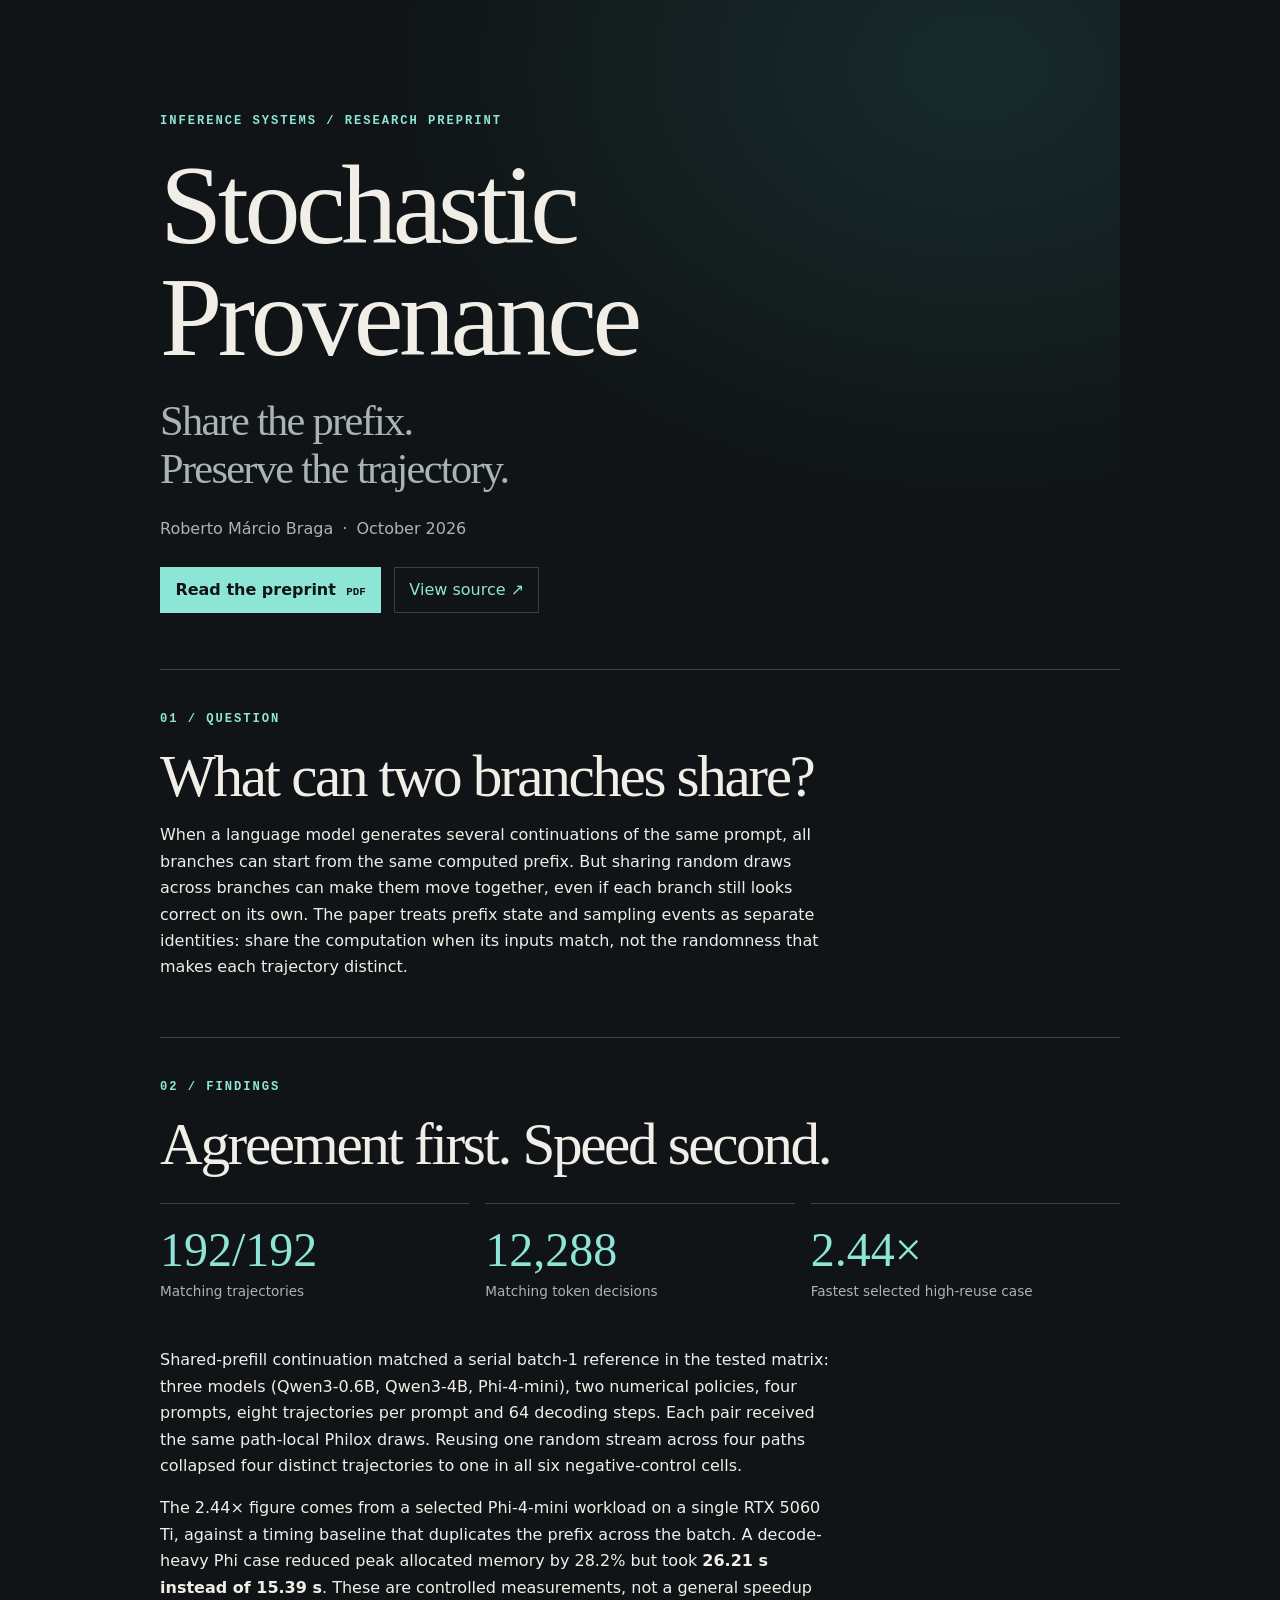
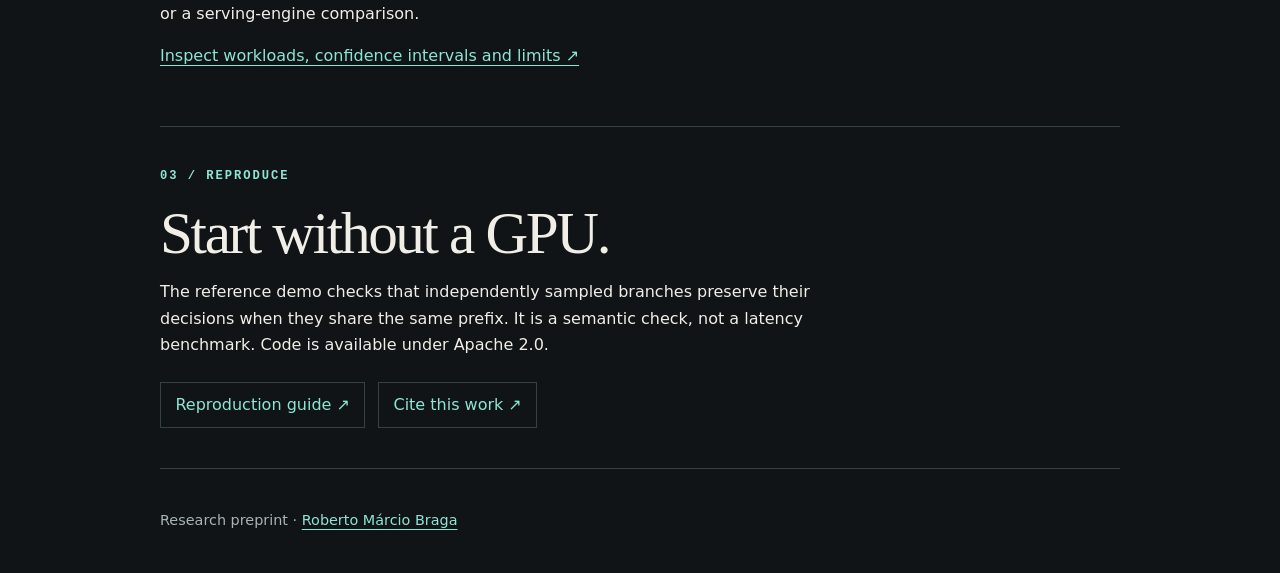
==== index.html @ 5b325a1a "Publish Stochastic Provenance research page" ====
<!doctype html>
<html lang="en">
<head>
<meta charset="utf-8">
<meta name="viewport" content="width=device-width, initial-scale=1">
<meta name="color-scheme" content="dark">
<meta name="description" content="A research preprint by Roberto Márcio Braga on sharing language model prefix state without changing the semantics of stochastic trajectories.">
<title>Stochastic Provenance · Roberto Márcio Braga</title>
<link rel="stylesheet" href="style.css">
</head>
<body>
<main>
<header>
<p class="eyebrow">INFERENCE SYSTEMS / RESEARCH PREPRINT</p>
<h1>Stochastic<br>Provenance</h1>
<p class="dek">Share the prefix.<br>Preserve the trajectory.</p>
<p class="byline">Roberto Márcio Braga <span>·</span> October 2026</p>
<div class="actions"><a class="primary" href="stochastic-provenance-preprint.pdf">Read the preprint <small>PDF</small></a><a href="https://github.com/BetoBraga/stochastic-provenance">View source ↗</a></div>
</header>
<section aria-labelledby="question">
<p class="eyebrow">01 / QUESTION</p>
<h2>What can two branches share?</h2>
<p>When a language model generates several continuations of the same prompt, all branches can start from the same computed prefix. But sharing random draws across branches can make them move together, even if each branch still looks correct on its own. The paper treats prefix state and sampling events as separate identities: share the computation when its inputs match, not the randomness that makes each trajectory distinct.</p>
</section>
<section aria-labelledby="results">
<p class="eyebrow">02 / FINDINGS</p>
<h2>Agreement first. Speed second.</h2>
<dl class="metrics">
<div><dt>Matching trajectories</dt><dd>192/192</dd></div>
<div><dt>Matching token decisions</dt><dd>12,288</dd></div>
<div><dt>Fastest selected high-reuse case</dt><dd>2.44×</dd></div>
</dl>
<p>Shared-prefill continuation matched a serial batch-1 reference in the tested matrix: three models (Qwen3-0.6B, Qwen3-4B, Phi-4-mini), two numerical policies, four prompts, eight trajectories per prompt and 64 decoding steps. Each pair received the same path-local Philox draws. Reusing one random stream across four paths collapsed four distinct trajectories to one in all six negative-control cells.</p>
<p>The 2.44× figure comes from a selected Phi-4-mini workload on a single RTX 5060 Ti, against a timing baseline that duplicates the prefix across the batch. A decode-heavy Phi case reduced peak allocated memory by 28.2% but took <strong>26.21 s instead of 15.39 s</strong>. These are controlled measurements, not a general speedup or a serving-engine comparison.</p>
<p><a href="https://github.com/BetoBraga/stochastic-provenance/blob/main/docs/evidence.md">Inspect workloads, confidence intervals and limits ↗</a></p>
</section>
<section aria-labelledby="repro">
<p class="eyebrow">03 / REPRODUCE</p>
<h2>Start without a GPU.</h2>
<p>The reference demo checks that independently sampled branches preserve their decisions when they share the same prefix. It is a semantic check, not a latency benchmark. Code is available under Apache 2.0.</p>
<div class="actions"><a href="https://github.com/BetoBraga/stochastic-provenance/blob/main/docs/reproduction.md">Reproduction guide ↗</a><a href="https://github.com/BetoBraga/stochastic-provenance/blob/main/CITATION.cff">Cite this work ↗</a></div>
</section>
<footer>Research preprint · <a href="https://github.com/BetoBraga">Roberto Márcio Braga</a></footer>
</main>
</body>
</html>
---- style.css ----
:root{color-scheme:dark;background:#101416;color:#f0eee7;font:100%/1.65 system-ui,sans-serif;--muted:#a9b4b5;--accent:#8de5d5;--line:#334343}
*{box-sizing:border-box}body{margin:0}main{max-width:64rem;padding:0 2rem;margin:auto}header{padding:clamp(3rem,9vw,7rem) 0 3.5rem;background:radial-gradient(ellipse at 85% 10%,#182b2c,transparent 52%)}
h1,h2,.dek{font-family:Georgia,serif;line-height:1;margin:0;letter-spacing:-.04em;font-weight:400}h1{font-size:clamp(2.6rem,9vw,7rem)}h2{font-size:clamp(2rem,5vw,3.7rem)}.dek{font-size:clamp(1.5rem,4vw,2.65rem);line-height:1.12;margin:1.5rem 0;color:var(--muted)}
p{max-width:66ch}.eyebrow{color:var(--accent);font:bold .76rem/1.5 ui-monospace,monospace;letter-spacing:.16em;margin:0 0 1.2rem}.byline,footer{color:var(--muted)}.byline span{padding:0 .25rem}
section,footer{border-top:1px solid var(--line);padding:2.5rem 0}footer{font-size:.9rem}a{color:var(--accent);text-underline-offset:.26em}a:focus-visible{outline:2px solid var(--accent);outline-offset:5px}.actions{display:flex;gap:.8rem;flex-wrap:wrap;margin-top:1.5rem}.actions a{display:inline-block;min-height:44px;border:1px solid var(--line);padding:.55rem .9rem;text-decoration:none}.actions a:hover,.actions a:focus-visible{border-color:var(--accent);text-decoration:underline}.actions .primary{background:var(--accent);color:#101416;border-color:var(--accent);font-weight:650}.actions small{margin-left:.3rem;font-family:monospace}
.metrics{display:grid;grid-template-columns:repeat(3,1fr);gap:1rem;margin:1.8rem 0}.metrics div{display:flex;flex-direction:column-reverse;padding:1rem 0;border-top:1px solid var(--line)}.metrics dt{color:var(--muted);font-size:.85rem}.metrics dd{margin:0;color:var(--accent);font:clamp(1.75rem,5vw,3rem)/1.25 Georgia,serif;font-variant-numeric:tabular-nums}
@media(max-width:35rem){main{padding:0 1.25rem}.metrics{grid-template-columns:1fr;gap:0}.metrics div{padding:.65rem 0}header{background:none}}
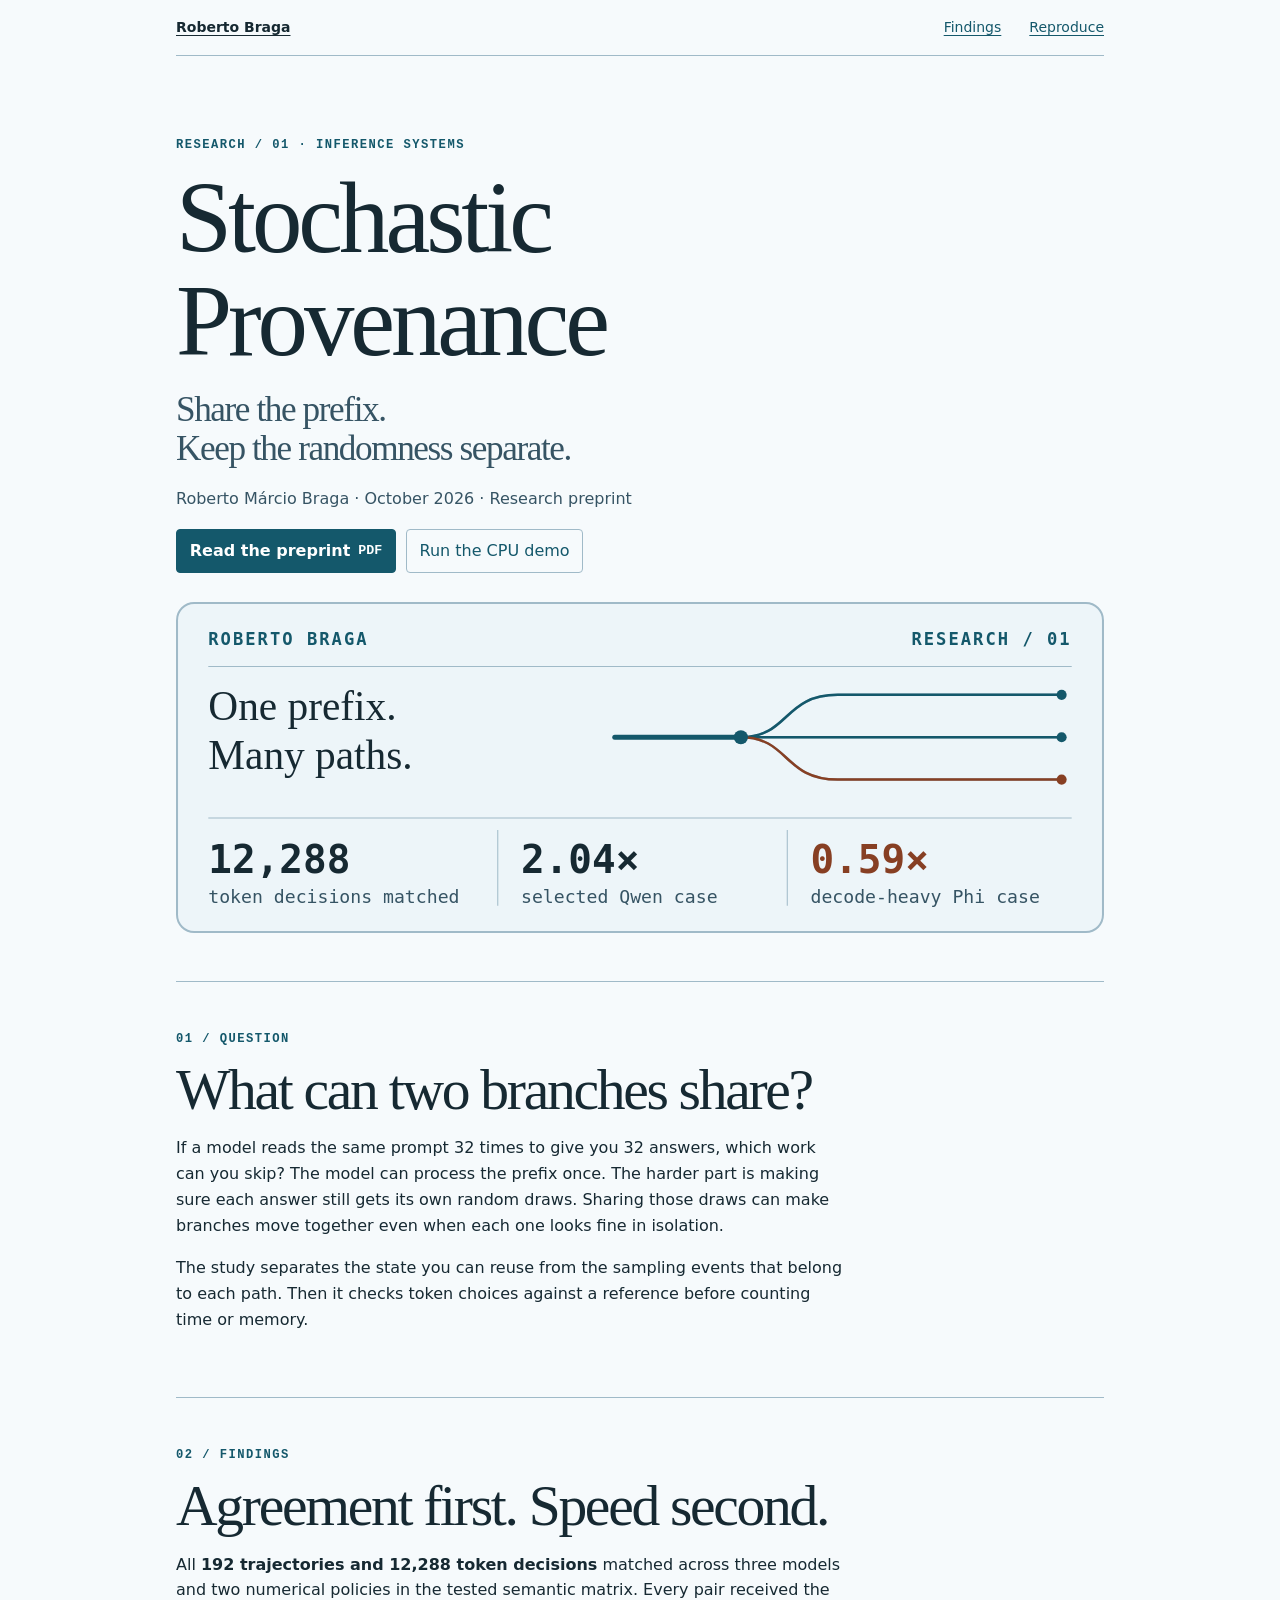
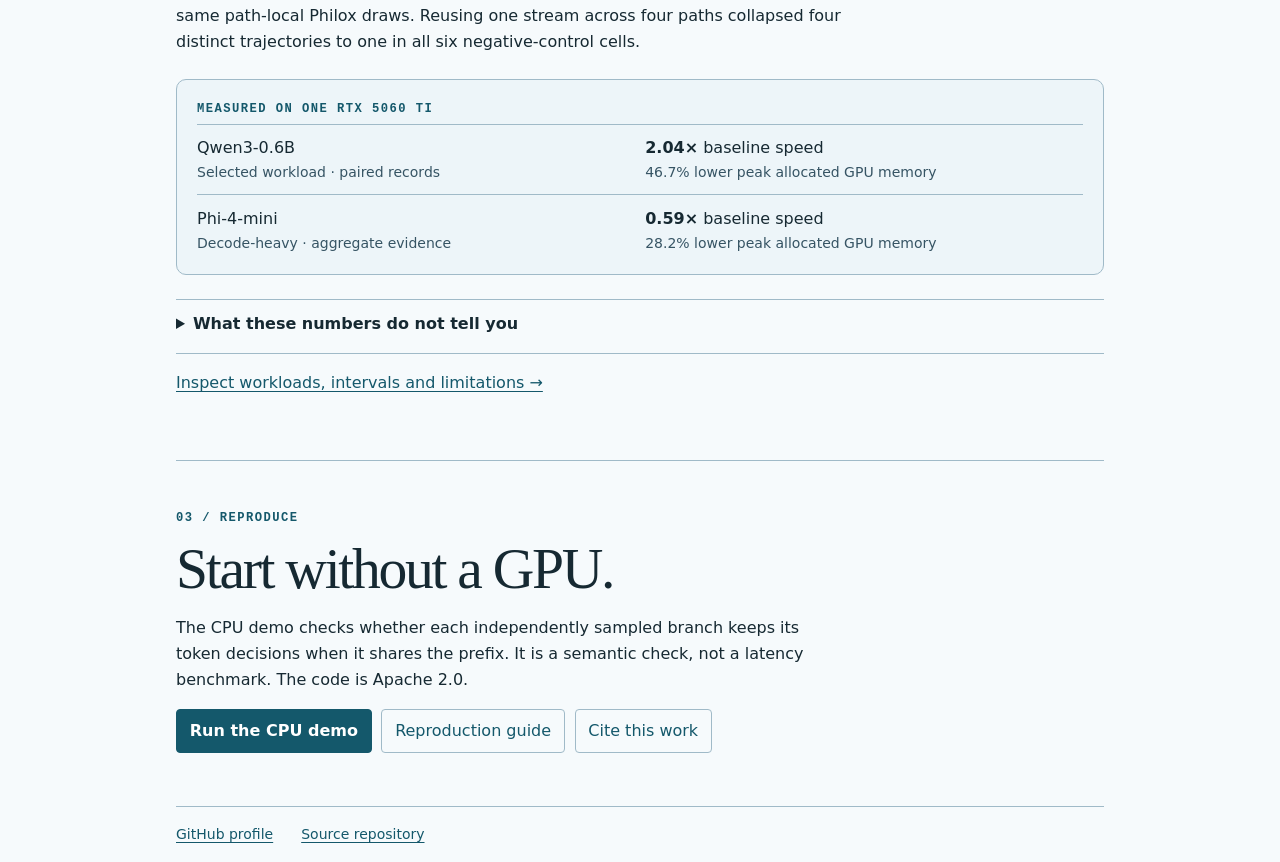
==== commit 05c95d15: "Match the public research site to the profile evidence register" ====
--- a/index.html
+++ b/index.html
@@ -3,44 +3,54 @@
 <head>
 <meta charset="utf-8">
 <meta name="viewport" content="width=device-width, initial-scale=1">
-<meta name="color-scheme" content="dark">
+<meta name="color-scheme" content="light dark">
 <meta name="description" content="A research preprint by Roberto Márcio Braga on sharing language model prefix state without changing the semantics of stochastic trajectories.">
-<title>Stochastic Provenance · Roberto Márcio Braga</title>
+<title>Stochastic Provenance | Roberto Braga</title>
 <link rel="stylesheet" href="style.css">
 </head>
 <body>
-<main>
+<main id="main">
+<nav aria-label="Study navigation"><a class="wordmark" href="https://github.com/BetoBraga">Roberto Braga</a><a href="#findings">Findings</a><a href="#reproduce">Reproduce</a></nav>
 <header>
-<p class="eyebrow">INFERENCE SYSTEMS / RESEARCH PREPRINT</p>
+<p class="label">Research / 01 · Inference systems</p>
 <h1>Stochastic<br>Provenance</h1>
-<p class="dek">Share the prefix.<br>Preserve the trajectory.</p>
-<p class="byline">Roberto Márcio Braga <span>·</span> October 2026</p>
-<div class="actions"><a class="primary" href="stochastic-provenance-preprint.pdf">Read the preprint <small>PDF</small></a><a href="https://github.com/BetoBraga/stochastic-provenance">View source ↗</a></div>
+<p class="dek">Share the prefix.<br>Keep the randomness separate.</p>
+<p class="byline">Roberto Márcio Braga · October 2026 · Research preprint</p>
+<div class="actions"><a class="primary" href="stochastic-provenance-preprint.pdf">Read the preprint <small>PDF</small></a><a href="https://github.com/BetoBraga/stochastic-provenance#03--run-in-under-a-minute">Run the CPU demo</a></div>
 </header>
+<a class="register" href="#findings" aria-label="Jump to the measured findings">
+<picture>
+  <source media="(prefers-color-scheme: dark)" srcset="evidence-register-dark.svg">
+  <img width="920" height="328" src="evidence-register-light.svg" alt="Stochastic Provenance evidence register: 12,288 of 12,288 matched token decisions in semantic tests; 2.04 times speedup in one Qwen case; 0.59 times in a decode-heavy Phi case.">
+</picture>
+</a>
 <section aria-labelledby="question">
-<p class="eyebrow">01 / QUESTION</p>
-<h2>What can two branches share?</h2>
-<p>When a language model generates several continuations of the same prompt, all branches can start from the same computed prefix. But sharing random draws across branches can make them move together, even if each branch still looks correct on its own. The paper treats prefix state and sampling events as separate identities: share the computation when its inputs match, not the randomness that makes each trajectory distinct.</p>
+<p class="label">01 / Question</p>
+<h2 id="question">What can two branches share?</h2>
+<p>If a model reads the same prompt 32 times to give you 32 answers, which work can you skip? The model can process the prefix once. The harder part is making sure each answer still gets its own random draws. Sharing those draws can make branches move together even when each one looks fine in isolation.</p>
+<p>The study separates the state you can reuse from the sampling events that belong to each path. Then it checks token choices against a reference before counting time or memory.</p>
 </section>
-<section aria-labelledby="results">
-<p class="eyebrow">02 / FINDINGS</p>
-<h2>Agreement first. Speed second.</h2>
-<dl class="metrics">
-<div><dt>Matching trajectories</dt><dd>192/192</dd></div>
-<div><dt>Matching token decisions</dt><dd>12,288</dd></div>
-<div><dt>Fastest selected high-reuse case</dt><dd>2.44×</dd></div>
-</dl>
-<p>Shared-prefill continuation matched a serial batch-1 reference in the tested matrix: three models (Qwen3-0.6B, Qwen3-4B, Phi-4-mini), two numerical policies, four prompts, eight trajectories per prompt and 64 decoding steps. Each pair received the same path-local Philox draws. Reusing one random stream across four paths collapsed four distinct trajectories to one in all six negative-control cells.</p>
-<p>The 2.44× figure comes from a selected Phi-4-mini workload on a single RTX 5060 Ti, against a timing baseline that duplicates the prefix across the batch. A decode-heavy Phi case reduced peak allocated memory by 28.2% but took <strong>26.21 s instead of 15.39 s</strong>. These are controlled measurements, not a general speedup or a serving-engine comparison.</p>
-<p><a href="https://github.com/BetoBraga/stochastic-provenance/blob/main/docs/evidence.md">Inspect workloads, confidence intervals and limits ↗</a></p>
+<section aria-labelledby="findings">
+<p class="label">02 / Findings</p>
+<h2 id="findings">Agreement first. Speed second.</h2>
+<p>All <strong>192 trajectories and 12,288 token decisions</strong> matched across three models and two numerical policies in the tested semantic matrix. Every pair received the same path-local Philox draws. Reusing one stream across four paths collapsed four distinct trajectories to one in all six negative-control cells.</p>
+<div class="index"><p class="label" id="comparison">Measured on one RTX 5060 Ti</p>
+<dl aria-labelledby="comparison">
+<div><dt>Qwen3-0.6B <span>Selected workload · paired records</span></dt><dd><strong>2.04×</strong> baseline speed <span>46.7% lower peak allocated GPU memory</span></dd></div>
+<div><dt>Phi-4-mini <span>Decode-heavy · aggregate evidence</span></dt><dd><strong>0.59×</strong> baseline speed <span>28.2% lower peak allocated GPU memory</span></dd></div>
+</dl></div>
+<details><summary>What these numbers do not tell you</summary>
+<p>The timing baseline duplicates the prefix across the batch. The tests do not compare production serving engines or establish a general speedup. Semantic counts and Phi timings are historical aggregates; only selected Qwen timing pairs are included. Peak allocated GPU memory is not whole-device usage or energy consumption.</p>
+</details>
+<p><a href="https://github.com/BetoBraga/stochastic-provenance/blob/main/docs/evidence.md">Inspect workloads, intervals and limitations →</a></p>
 </section>
-<section aria-labelledby="repro">
-<p class="eyebrow">03 / REPRODUCE</p>
-<h2>Start without a GPU.</h2>
-<p>The reference demo checks that independently sampled branches preserve their decisions when they share the same prefix. It is a semantic check, not a latency benchmark. Code is available under Apache 2.0.</p>
-<div class="actions"><a href="https://github.com/BetoBraga/stochastic-provenance/blob/main/docs/reproduction.md">Reproduction guide ↗</a><a href="https://github.com/BetoBraga/stochastic-provenance/blob/main/CITATION.cff">Cite this work ↗</a></div>
+<section aria-labelledby="reproduce">
+<p class="label">03 / Reproduce</p>
+<h2 id="reproduce">Start without a GPU.</h2>
+<p>The CPU demo checks whether each independently sampled branch keeps its token decisions when it shares the prefix. It is a semantic check, not a latency benchmark. The code is Apache 2.0.</p>
+<div class="actions"><a class="primary" href="https://github.com/BetoBraga/stochastic-provenance#03--run-in-under-a-minute">Run the CPU demo</a><a href="https://github.com/BetoBraga/stochastic-provenance/blob/main/docs/reproduction.md">Reproduction guide</a><a href="https://github.com/BetoBraga/stochastic-provenance/blob/main/CITATION.cff">Cite this work</a></div>
 </section>
-<footer>Research preprint · <a href="https://github.com/BetoBraga">Roberto Márcio Braga</a></footer>
+<footer><a href="https://github.com/BetoBraga">GitHub profile</a><a href="https://github.com/BetoBraga/stochastic-provenance">Source repository</a></footer>
 </main>
 </body>
-</html>+</html>
--- a/style.css
+++ b/style.css
@@ -1,7 +1,20 @@
-:root{color-scheme:dark;background:#101416;color:#f0eee7;font:100%/1.65 system-ui,sans-serif;--muted:#a9b4b5;--accent:#8de5d5;--line:#334343}
-*{box-sizing:border-box}body{margin:0}main{max-width:64rem;padding:0 2rem;margin:auto}header{padding:clamp(3rem,9vw,7rem) 0 3.5rem;background:radial-gradient(ellipse at 85% 10%,#182b2c,transparent 52%)}
-h1,h2,.dek{font-family:Georgia,serif;line-height:1;margin:0;letter-spacing:-.04em;font-weight:400}h1{font-size:clamp(2.6rem,9vw,7rem)}h2{font-size:clamp(2rem,5vw,3.7rem)}.dek{font-size:clamp(1.5rem,4vw,2.65rem);line-height:1.12;margin:1.5rem 0;color:var(--muted)}
-p{max-width:66ch}.eyebrow{color:var(--accent);font:bold .76rem/1.5 ui-monospace,monospace;letter-spacing:.16em;margin:0 0 1.2rem}.byline,footer{color:var(--muted)}.byline span{padding:0 .25rem}
-section,footer{border-top:1px solid var(--line);padding:2.5rem 0}footer{font-size:.9rem}a{color:var(--accent);text-underline-offset:.26em}a:focus-visible{outline:2px solid var(--accent);outline-offset:5px}.actions{display:flex;gap:.8rem;flex-wrap:wrap;margin-top:1.5rem}.actions a{display:inline-block;min-height:44px;border:1px solid var(--line);padding:.55rem .9rem;text-decoration:none}.actions a:hover,.actions a:focus-visible{border-color:var(--accent);text-decoration:underline}.actions .primary{background:var(--accent);color:#101416;border-color:var(--accent);font-weight:650}.actions small{margin-left:.3rem;font-family:monospace}
-.metrics{display:grid;grid-template-columns:repeat(3,1fr);gap:1rem;margin:1.8rem 0}.metrics div{display:flex;flex-direction:column-reverse;padding:1rem 0;border-top:1px solid var(--line)}.metrics dt{color:var(--muted);font-size:.85rem}.metrics dd{margin:0;color:var(--accent);font:clamp(1.75rem,5vw,3rem)/1.25 Georgia,serif;font-variant-numeric:tabular-nums}
-@media(max-width:35rem){main{padding:0 1.25rem}.metrics{grid-template-columns:1fr;gap:0}.metrics div{padding:.65rem 0}header{background:none}}+:root{color-scheme:light dark;--canvas:#f6fafc;--panel:#edf5f9;--ink:#162932;--muted:#365464;--accent:#14586b;--line:#a0bac8;--button:#fff;background:var(--canvas);color:var(--ink);font:100%/1.62 system-ui,sans-serif}
+@media(prefers-color-scheme:dark){:root{--canvas:#101921;--panel:#172732;--ink:#eef6fa;--muted:#afc4d0;--accent:#9ddff4;--line:#366174;--button:#101921}}
+*{box-sizing:border-box}body{margin:0}main{max-width:62rem;padding-inline:clamp(1rem,5vw,2rem);margin:auto}
+nav,footer{display:flex;flex-wrap:wrap;align-items:center;gap:clamp(.75rem,3vw,1.75rem);padding-block:1rem;border-bottom:1px solid var(--line);font-size:.875rem}
+nav .wordmark{margin-inline-end:auto;font-weight:700;color:var(--ink)}
+header{padding:clamp(2rem,7vw,5rem) 0 1.8rem}
+h1,h2,.dek{font-family:Georgia,serif;line-height:1.02;margin:0;letter-spacing:-.04em;font-weight:400}
+h1{font-size:clamp(2.6rem,9.1vw,6.3rem);overflow-wrap:break-word}
+h2{font-size:clamp(1.9rem,5.7vw,3.6rem)}
+.dek{font-size:clamp(1.45rem,4vw,2.2rem);line-height:1.12;margin:1.1rem 0;color:var(--muted)}
+p{max-width:66ch}.label{color:var(--accent);font:700 .76rem/1.5 ui-monospace,monospace;letter-spacing:.12em;text-transform:uppercase;margin:0 0 .8rem}.byline,footer{color:var(--muted)}
+section{border-top:1px solid var(--line);padding:clamp(1.6rem,5vw,3rem) 0}
+a{color:var(--accent);text-underline-offset:.2em}a:focus-visible,summary:focus-visible{outline:2px solid var(--accent);outline-offset:4px}
+.actions{display:flex;gap:.6rem;flex-wrap:wrap;margin-top:1.05rem}.actions a{display:inline-flex;align-items:center;gap:.5rem;min-height:44px;border:1px solid var(--line);padding:.45rem .8rem;border-radius:4px;text-decoration:none}.actions a:hover{text-decoration:underline;border-color:var(--accent)}.actions .primary{background:var(--accent);color:var(--button);border-color:var(--accent);font-weight:700}.actions small{font-family:ui-monospace,monospace}
+.register{display:block;margin:0 0 clamp(1.6rem,5vw,3rem);border-radius:16px}.register img{display:block;width:100%;height:auto}
+.index{margin:1.5rem 0;padding:clamp(.8rem,3vw,1.25rem);background:var(--panel);border:1px solid var(--line);border-radius:10px}
+.index .label{margin:0 0 .35rem}.index dl,.index dd{margin:0}.index dl>div{display:grid;grid-template-columns:1fr 1fr;gap:.65rem;padding-block:.65rem;border-top:1px solid var(--line)}.index span{display:block;color:var(--muted);font-size:.875rem}.index strong{font-variant-numeric:tabular-nums}.index dl>div:last-child{padding-bottom:0}
+details{border-block:1px solid var(--line);padding:.65rem 0}summary{cursor:pointer;font-weight:650;min-height:32px}details p{margin:.25rem 0 .55rem}
+footer{border-top:1px solid var(--line);border-bottom:0;margin-top:.3rem}
+@media(max-width:30rem){.index dl>div{grid-template-columns:1fr;gap:.2rem}.register{border-radius:8px}.register img{border-radius:8px}nav .wordmark{flex-basis:100%;margin-bottom:-.5rem}}
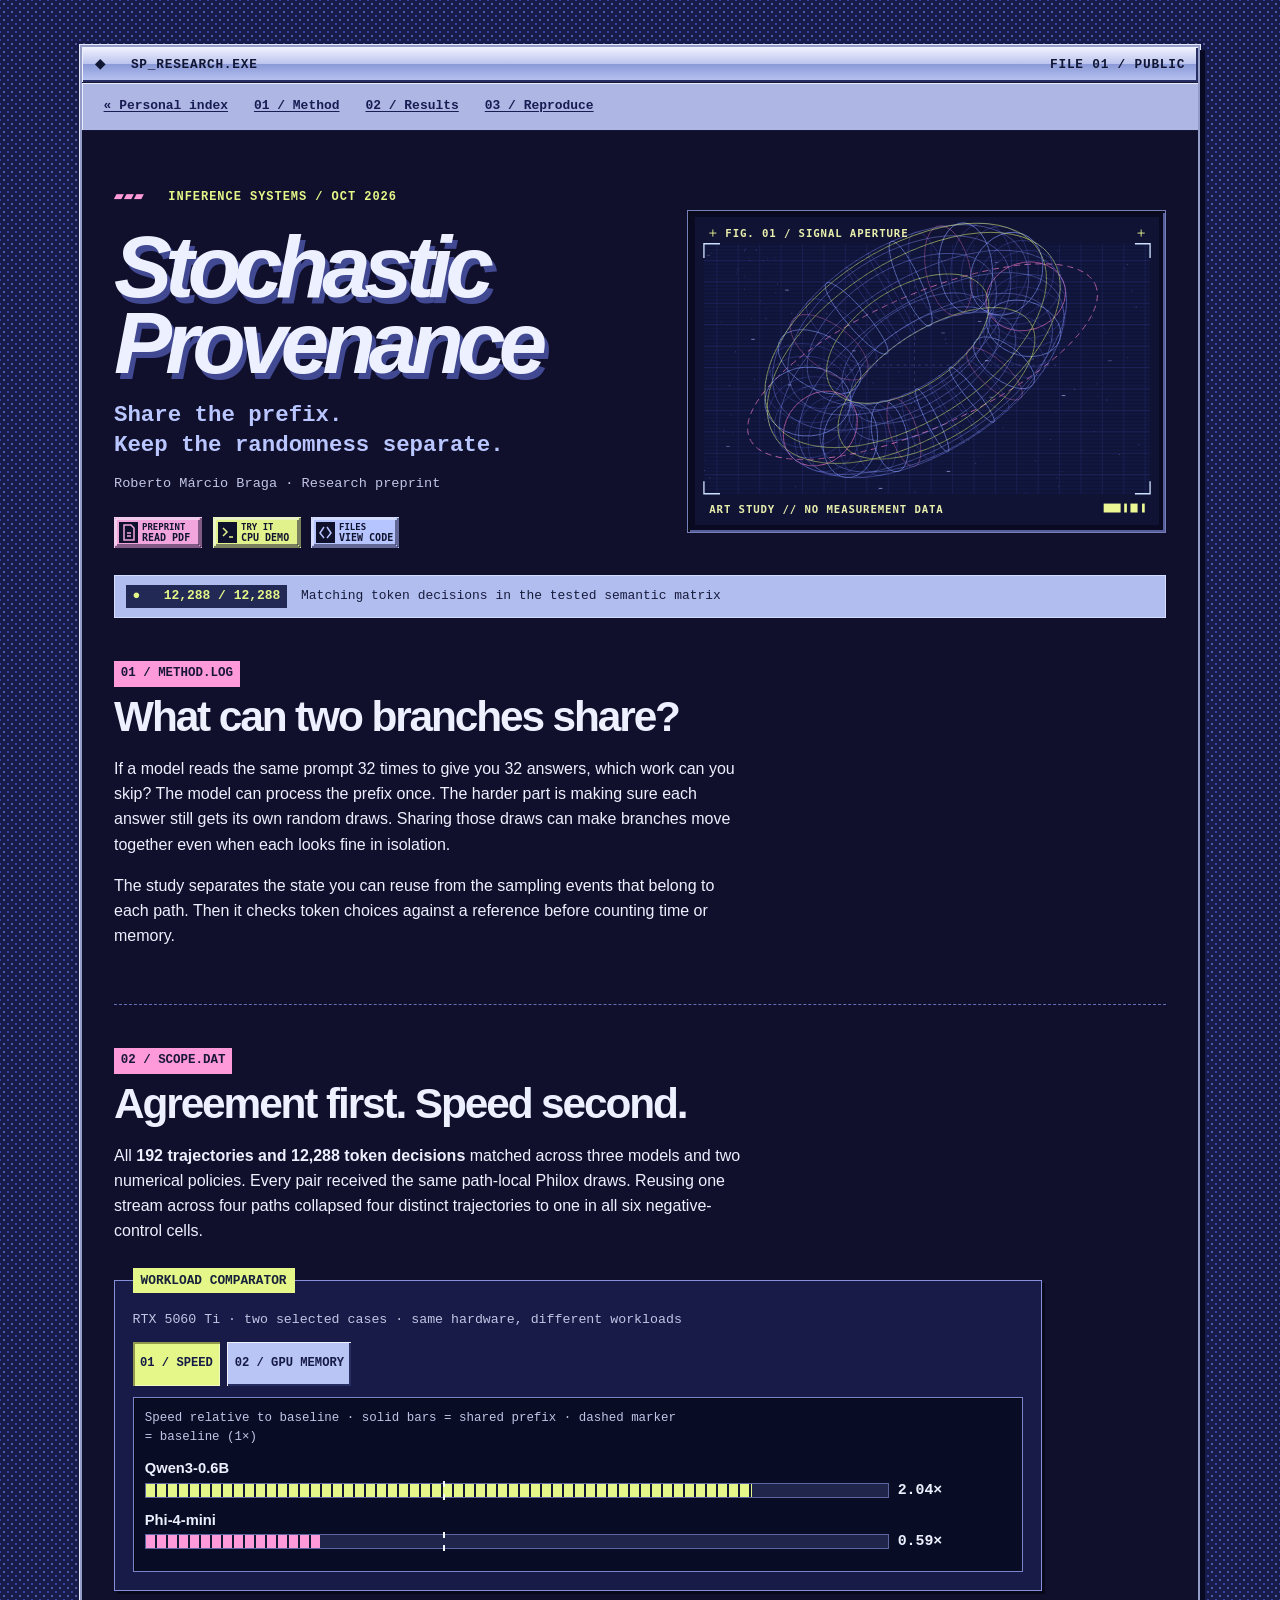
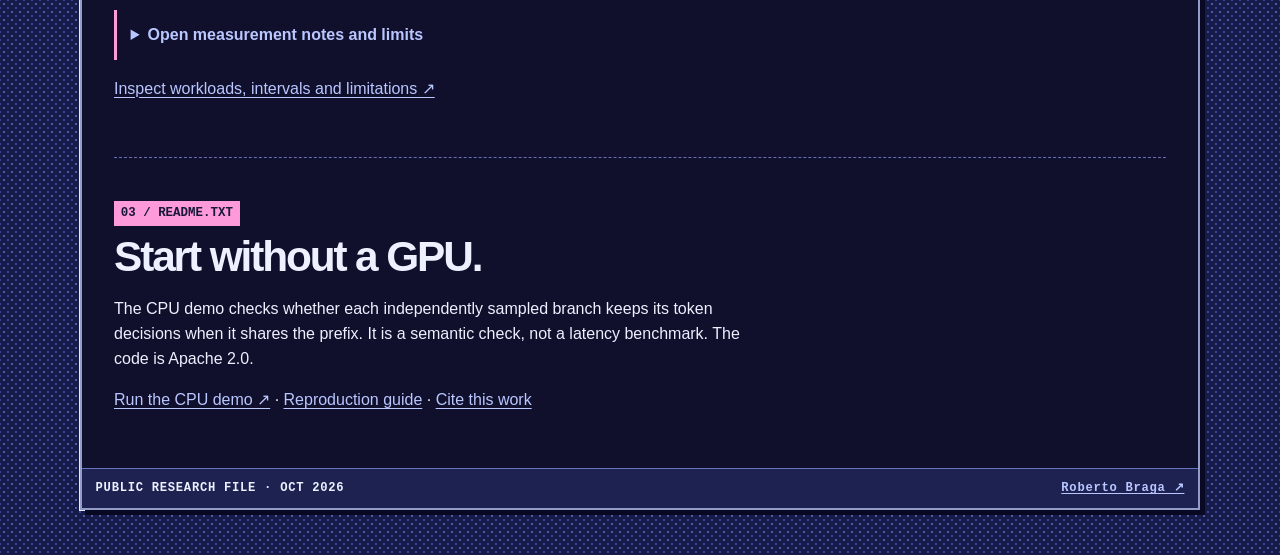
==== commit 8c9c1c0f: "Rebuild the research page as a Y2K instrument with selectable results" ====
--- a/index.html
+++ b/index.html
@@ -3,54 +3,78 @@
 <head>
 <meta charset="utf-8">
 <meta name="viewport" content="width=device-width, initial-scale=1">
-<meta name="color-scheme" content="light dark">
-<meta name="description" content="A research preprint by Roberto Márcio Braga on sharing language model prefix state without changing the semantics of stochastic trajectories.">
-<title>Stochastic Provenance | Roberto Braga</title>
-<link rel="stylesheet" href="style.css">
+<meta name="color-scheme" content="dark">
+<meta name="description" content="Research preprint on preserving stochastic trajectories while sharing language model prefix state, by Roberto Márcio Braga.">
+<title>Stochastic Provenance // Research files</title>
+<link rel="stylesheet" href="style.css?v=signal">
 </head>
 <body>
-<main id="main">
-<nav aria-label="Study navigation"><a class="wordmark" href="https://github.com/BetoBraga">Roberto Braga</a><a href="#findings">Findings</a><a href="#reproduce">Reproduce</a></nav>
-<header>
-<p class="label">Research / 01 · Inference systems</p>
+<a class="skip" href="#content">Skip to research</a>
+<main class="shell">
+<div class="titlebar"><span>◆ &nbsp; SP_RESEARCH.EXE</span><span class="topfile">FILE 01 / PUBLIC</span></div>
+<nav class="toolbar" aria-label="Research navigation">
+<a href="https://github.com/BetoBraga">« Personal index</a>
+<a href="#question">01 / Method</a>
+<a href="#findings">02 / Results</a>
+<a href="#reproduce">03 / Reproduce</a>
+</nav>
+<div class="content" id="content">
+<header class="cover">
+<div class="cover-copy">
+<p class="serial"><span aria-hidden="true">▰▰▰</span> &nbsp; INFERENCE SYSTEMS / OCT 2026</p>
 <h1>Stochastic<br>Provenance</h1>
-<p class="dek">Share the prefix.<br>Keep the randomness separate.</p>
-<p class="byline">Roberto Márcio Braga · October 2026 · Research preprint</p>
-<div class="actions"><a class="primary" href="stochastic-provenance-preprint.pdf">Read the preprint <small>PDF</small></a><a href="https://github.com/BetoBraga/stochastic-provenance#03--run-in-under-a-minute">Run the CPU demo</a></div>
+<p class="tagline">Share the prefix.<br>Keep the randomness separate.</p>
+<p class="byline">Roberto Márcio Braga · Research preprint</p>
+<div class="badges" aria-label="Research links">
+<a href="stochastic-provenance-preprint.pdf"><img width="88" height="31" src="88x31-paper.svg" alt="Read the preprint PDF"></a>
+<a href="https://github.com/BetoBraga/stochastic-provenance#03--run-in-under-a-minute"><img width="88" height="31" src="88x31-demo.svg" alt="Run the CPU demo"></a>
+<a href="https://github.com/BetoBraga/stochastic-provenance"><img width="88" height="31" src="88x31-code.svg" alt="View the source code"></a>
+</div>
+</div>
+<figure class="viewport"><img width="520" height="345" src="signal-aperture.svg" alt="An indigo and pink wireframe aperture on a raster grid; illustration, not experimental data."></figure>
 </header>
-<a class="register" href="#findings" aria-label="Jump to the measured findings">
-<picture>
-  <source media="(prefers-color-scheme: dark)" srcset="evidence-register-dark.svg">
-  <img width="920" height="328" src="evidence-register-light.svg" alt="Stochastic Provenance evidence register: 12,288 of 12,288 matched token decisions in semantic tests; 2.04 times speedup in one Qwen case; 0.59 times in a decode-heavy Phi case.">
-</picture>
-</a>
+<div class="ticker"><b>● &nbsp; 12,288 / 12,288</b><span>Matching token decisions in the tested semantic matrix</span></div>
 <section aria-labelledby="question">
-<p class="label">01 / Question</p>
+<p class="tab">01 / METHOD.LOG</p>
 <h2 id="question">What can two branches share?</h2>
-<p>If a model reads the same prompt 32 times to give you 32 answers, which work can you skip? The model can process the prefix once. The harder part is making sure each answer still gets its own random draws. Sharing those draws can make branches move together even when each one looks fine in isolation.</p>
+<p>If a model reads the same prompt 32 times to give you 32 answers, which work can you skip? The model can process the prefix once. The harder part is making sure each answer still gets its own random draws. Sharing those draws can make branches move together even when each looks fine in isolation.</p>
 <p>The study separates the state you can reuse from the sampling events that belong to each path. Then it checks token choices against a reference before counting time or memory.</p>
 </section>
 <section aria-labelledby="findings">
-<p class="label">02 / Findings</p>
+<p class="tab">02 / SCOPE.DAT</p>
 <h2 id="findings">Agreement first. Speed second.</h2>
-<p>All <strong>192 trajectories and 12,288 token decisions</strong> matched across three models and two numerical policies in the tested semantic matrix. Every pair received the same path-local Philox draws. Reusing one stream across four paths collapsed four distinct trajectories to one in all six negative-control cells.</p>
-<div class="index"><p class="label" id="comparison">Measured on one RTX 5060 Ti</p>
-<dl aria-labelledby="comparison">
-<div><dt>Qwen3-0.6B <span>Selected workload · paired records</span></dt><dd><strong>2.04×</strong> baseline speed <span>46.7% lower peak allocated GPU memory</span></dd></div>
-<div><dt>Phi-4-mini <span>Decode-heavy · aggregate evidence</span></dt><dd><strong>0.59×</strong> baseline speed <span>28.2% lower peak allocated GPU memory</span></dd></div>
-</dl></div>
-<details><summary>What these numbers do not tell you</summary>
-<p>The timing baseline duplicates the prefix across the batch. The tests do not compare production serving engines or establish a general speedup. Semantic counts and Phi timings are historical aggregates; only selected Qwen timing pairs are included. Peak allocated GPU memory is not whole-device usage or energy consumption.</p>
+<p>All <strong>192 trajectories and 12,288 token decisions</strong> matched across three models and two numerical policies. Every pair received the same path-local Philox draws. Reusing one stream across four paths collapsed four distinct trajectories to one in all six negative-control cells.</p>
+<fieldset class="scope">
+<legend>WORKLOAD COMPARATOR</legend>
+<p class="scope-meta">RTX 5060 Ti · two selected cases · same hardware, different workloads</p>
+<input type="radio" name="measure" id="time" checked aria-controls="speed-screen"><label for="time">01 / SPEED</label>
+<input type="radio" name="measure" id="memory" aria-controls="memory-screen"><label for="memory">02 / GPU MEMORY</label>
+<div class="screens">
+<div id="speed-screen" class="screen speed">
+<p class="screen-note">Speed relative to baseline · solid bars = shared prefix · dashed marker = baseline (1×)</p>
+<dl><div><dt>Qwen3-0.6B</dt><dd><span class="track" aria-hidden="true"><span class="fill q" style="--w:81.76%"></span></span><strong>2.04×</strong></dd></div>
+<div><dt>Phi-4-mini</dt><dd><span class="track" aria-hidden="true"><span class="fill p" style="--w:23.48%"></span></span><strong>0.59×</strong></dd></div></dl>
+</div>
+<div id="memory-screen" class="screen memory">
+<p class="screen-note">Peak allocated GPU memory · bars show share of the respective baseline (100%)</p>
+<dl><div><dt>Qwen3-0.6B</dt><dd><span class="track" aria-hidden="true"><span class="fill q" style="--w:53.3%"></span></span><strong>46.7% less</strong></dd></div>
+<div><dt>Phi-4-mini</dt><dd><span class="track" aria-hidden="true"><span class="fill p" style="--w:71.8%"></span></span><strong>28.2% less</strong></dd></div></dl>
+</div>
+</div>
+</fieldset>
+<details><summary>Open measurement notes and limits</summary>
+<p>Qwen3-0.6B is a selected workload with paired records. Phi-4-mini is a decode-heavy case reported as aggregate evidence. The timing baseline duplicates the prefix across the batch. These tests do not compare production serving engines or establish a general speedup. Semantic counts are historical aggregates. Peak allocated GPU memory is not whole-device usage or energy consumption.</p>
 </details>
-<p><a href="https://github.com/BetoBraga/stochastic-provenance/blob/main/docs/evidence.md">Inspect workloads, intervals and limitations →</a></p>
+<p><a href="https://github.com/BetoBraga/stochastic-provenance/blob/main/docs/evidence.md">Inspect workloads, intervals and limitations ↗</a></p>
 </section>
 <section aria-labelledby="reproduce">
-<p class="label">03 / Reproduce</p>
+<p class="tab">03 / README.TXT</p>
 <h2 id="reproduce">Start without a GPU.</h2>
 <p>The CPU demo checks whether each independently sampled branch keeps its token decisions when it shares the prefix. It is a semantic check, not a latency benchmark. The code is Apache 2.0.</p>
-<div class="actions"><a class="primary" href="https://github.com/BetoBraga/stochastic-provenance#03--run-in-under-a-minute">Run the CPU demo</a><a href="https://github.com/BetoBraga/stochastic-provenance/blob/main/docs/reproduction.md">Reproduction guide</a><a href="https://github.com/BetoBraga/stochastic-provenance/blob/main/CITATION.cff">Cite this work</a></div>
+<p><a href="https://github.com/BetoBraga/stochastic-provenance#03--run-in-under-a-minute">Run the CPU demo ↗</a> · <a href="https://github.com/BetoBraga/stochastic-provenance/blob/main/docs/reproduction.md">Reproduction guide</a> · <a href="https://github.com/BetoBraga/stochastic-provenance/blob/main/CITATION.cff">Cite this work</a></p>
 </section>
-<footer><a href="https://github.com/BetoBraga">GitHub profile</a><a href="https://github.com/BetoBraga/stochastic-provenance">Source repository</a></footer>
+</div>
+<footer class="status"><span>PUBLIC RESEARCH FILE · OCT 2026</span><a href="https://github.com/BetoBraga">Roberto Braga ↗</a></footer>
 </main>
 </body>
 </html>
--- a/style.css
+++ b/style.css
@@ -1,20 +1,25 @@
-:root{color-scheme:light dark;--canvas:#f6fafc;--panel:#edf5f9;--ink:#162932;--muted:#365464;--accent:#14586b;--line:#a0bac8;--button:#fff;background:var(--canvas);color:var(--ink);font:100%/1.62 system-ui,sans-serif}
-@media(prefers-color-scheme:dark){:root{--canvas:#101921;--panel:#172732;--ink:#eef6fa;--muted:#afc4d0;--accent:#9ddff4;--line:#366174;--button:#101921}}
-*{box-sizing:border-box}body{margin:0}main{max-width:62rem;padding-inline:clamp(1rem,5vw,2rem);margin:auto}
-nav,footer{display:flex;flex-wrap:wrap;align-items:center;gap:clamp(.75rem,3vw,1.75rem);padding-block:1rem;border-bottom:1px solid var(--line);font-size:.875rem}
-nav .wordmark{margin-inline-end:auto;font-weight:700;color:var(--ink)}
-header{padding:clamp(2rem,7vw,5rem) 0 1.8rem}
-h1,h2,.dek{font-family:Georgia,serif;line-height:1.02;margin:0;letter-spacing:-.04em;font-weight:400}
-h1{font-size:clamp(2.6rem,9.1vw,6.3rem);overflow-wrap:break-word}
-h2{font-size:clamp(1.9rem,5.7vw,3.6rem)}
-.dek{font-size:clamp(1.45rem,4vw,2.2rem);line-height:1.12;margin:1.1rem 0;color:var(--muted)}
-p{max-width:66ch}.label{color:var(--accent);font:700 .76rem/1.5 ui-monospace,monospace;letter-spacing:.12em;text-transform:uppercase;margin:0 0 .8rem}.byline,footer{color:var(--muted)}
-section{border-top:1px solid var(--line);padding:clamp(1.6rem,5vw,3rem) 0}
-a{color:var(--accent);text-underline-offset:.2em}a:focus-visible,summary:focus-visible{outline:2px solid var(--accent);outline-offset:4px}
-.actions{display:flex;gap:.6rem;flex-wrap:wrap;margin-top:1.05rem}.actions a{display:inline-flex;align-items:center;gap:.5rem;min-height:44px;border:1px solid var(--line);padding:.45rem .8rem;border-radius:4px;text-decoration:none}.actions a:hover{text-decoration:underline;border-color:var(--accent)}.actions .primary{background:var(--accent);color:var(--button);border-color:var(--accent);font-weight:700}.actions small{font-family:ui-monospace,monospace}
-.register{display:block;margin:0 0 clamp(1.6rem,5vw,3rem);border-radius:16px}.register img{display:block;width:100%;height:auto}
-.index{margin:1.5rem 0;padding:clamp(.8rem,3vw,1.25rem);background:var(--panel);border:1px solid var(--line);border-radius:10px}
-.index .label{margin:0 0 .35rem}.index dl,.index dd{margin:0}.index dl>div{display:grid;grid-template-columns:1fr 1fr;gap:.65rem;padding-block:.65rem;border-top:1px solid var(--line)}.index span{display:block;color:var(--muted);font-size:.875rem}.index strong{font-variant-numeric:tabular-nums}.index dl>div:last-child{padding-bottom:0}
-details{border-block:1px solid var(--line);padding:.65rem 0}summary{cursor:pointer;font-weight:650;min-height:32px}details p{margin:.25rem 0 .55rem}
-footer{border-top:1px solid var(--line);border-bottom:0;margin-top:.3rem}
-@media(max-width:30rem){.index dl>div{grid-template-columns:1fr;gap:.2rem}.register{border-radius:8px}.register img{border-radius:8px}nav .wordmark{flex-basis:100%;margin-bottom:-.5rem}}
+:root{color-scheme:dark;--ink:#edf0ff;--muted:#c1c5e5;--base:#10102c;--well:#090a22;--edge:#666fb4;--hi:#e5f788;--pink:#ff9ada;--ice:#b9c6ff;--mono:Consolas,"Courier New",monospace;--bevel:inset 1px 1px #f0f1ff,inset -2px -2px #272e62;background:#171b49;background-image:radial-gradient(#505aa1 1px,transparent 1px),radial-gradient(#394397 1px,transparent 1px);background-size:8px 8px,8px 8px;background-position:0 0,4px 4px;color:var(--ink);font:100%/1.57 Arial,sans-serif}
+*{box-sizing:border-box}body{margin:0;padding:clamp(.5rem,4vw,2.8rem) .75rem}a{color:var(--ice);text-underline-offset:.17em}a:hover{color:var(--hi)}:focus-visible{outline:2px solid var(--hi);outline-offset:4px}.skip{position:absolute;top:.5rem;left:.5rem;transform:translateY(-170%);background:var(--well);padding:.5rem;z-index:5}.skip:focus{transform:none}
+.shell{max-width:70rem;margin:auto;border:2px solid #939bc7;background:var(--base);box-shadow:5px 5px #080a24,0 0 0 1px #e4e9ff}
+.titlebar,.status{display:flex;gap:1rem;justify-content:space-between;align-items:center;font:700 .8rem/1.35 var(--mono);letter-spacing:.06em}
+.titlebar{color:#111634;padding:.55rem .8rem;background:linear-gradient(#f2f3ff 0%,#bbc4ed 48%,#8a99d7 49%,#bcc6f4 100%);box-shadow:var(--bevel)}
+.toolbar{padding:.35rem .6rem;display:flex;flex-wrap:wrap;gap:2px;border-block:1px solid #151836;background:#aeb7e4;box-shadow:inset 1px 1px #e9edff}
+.toolbar a{font:700 .81rem/1.3 var(--mono);color:#171d52;text-decoration:underline;padding:.6rem .75rem}.toolbar a:hover,.toolbar a:focus-visible{background:#22295e;color:#fff;outline-color:#151a44}
+.content{padding-inline:clamp(.85rem,3vw,2rem)}
+.cover{display:grid;grid-template-columns:minmax(0,1.13fr) minmax(0,1fr);align-items:center;gap:clamp(.75rem,2.9vw,2rem);padding:clamp(1.8rem,5vw,3.6rem) 0 1.3rem}
+.serial,.tab,.byline,.ticker,.scope-meta,.screen-note{font-family:var(--mono)}.serial{color:var(--hi);font-size:.75rem;letter-spacing:.08em;font-weight:700;margin:0 0 1.35rem}.serial span{color:var(--pink)}
+h1{font-size:clamp(2.65rem,6.8vw,5.8rem);font-weight:900;font-style:italic;line-height:.87;letter-spacing:-.077em;margin:0 .12em .24em 0;text-shadow:.05em .065em #414992;overflow-wrap:normal}
+.tagline{font:700 clamp(1rem,2.4vw,1.4rem)/1.33 var(--mono);color:var(--ice);margin:1rem 0 .75rem}.byline{font-size:.85rem;color:var(--muted);margin:0}
+.badges{display:flex;flex-wrap:wrap;gap:.67rem;margin-top:1rem}.badges a{display:flex;align-items:center;min-height:44px}.badges img{display:block;width:88px;height:31px}.badges a:hover img{outline:1px solid var(--hi);outline-offset:2px}
+.viewport{margin:0;padding:.4rem;border:1px solid #777fb9;background:var(--well);box-shadow:inset 2px 2px #080919,inset -2px -2px #555d9b}.viewport img{display:block;width:100%;height:auto}
+.ticker{display:flex;flex-wrap:wrap;align-items:center;gap:.2rem .9rem;padding:.56rem .7rem;color:#171c3d;background:#b1bcef;border:1px solid #d4ddff;font-size:.81rem}.ticker b{background:#232955;color:var(--hi);padding:.1rem .4rem}
+section{padding:clamp(1.65rem,4vw,2.5rem) 0;border-bottom:1px dashed var(--edge)}section:last-child{border:0}h2{margin:.48rem 0 .65rem;font-size:clamp(1.6rem,4vw,2.65rem);letter-spacing:-.05em;line-height:1.08}p{max-width:71ch}.tab{color:#181739;background:var(--pink);font-size:.78rem;font-weight:700;display:inline-block;padding:.18rem .42rem;margin:0}
+.scope{margin:1.55rem 0 1.2rem 0;min-inline-size:0;max-width:58rem;border:1px solid #858fda;padding:clamp(.65rem,2.5vw,1.1rem);background:#181b47;box-shadow:3px 3px #07081b}.scope legend{background:var(--hi);color:#17213b;padding:.22rem .5rem;font:700 .8rem/1.35 var(--mono)}.scope-meta{font-size:.83rem;color:var(--muted);margin:0 0 .6rem}
+.scope input{position:absolute;inline-size:1px;block-size:1px;opacity:0}.scope label{display:inline-flex;align-items:center;min-height:44px;margin:.1rem .16rem .65rem 0;padding:.21rem .46rem;color:#151a46;background:#b9c5f4;box-shadow:var(--bevel);font:700 .76rem/1.3 var(--mono);cursor:pointer}.scope input:checked+label{background:var(--hi);box-shadow:inset 2px 2px #92994c,inset -1px -1px #f0f8c2}.scope input:focus-visible+label{outline:2px solid var(--hi);outline-offset:3px}
+.screen{min-width:0;padding:.7rem;background:#090c25;border:1px solid #7984cb;box-shadow:inset 1px 1px #050610}.screen-note{color:var(--muted);font-size:.78rem;margin:0 0 .6rem}.screen dl,.screen dd{margin:0}.screen dl>div{margin:.55rem 0}.screen dt{font-weight:700;font-size:.92rem}.screen dd{display:grid;grid-template-columns:minmax(0,1fr) 7.1rem;align-items:center;gap:.55rem;font:700 .93rem/1.3 var(--mono)}.track{height:15px;background:#20264b;position:relative;border:1px solid #5c659d}.fill{display:block;width:var(--w);height:100%;background:repeating-linear-gradient(90deg,var(--hi) 0 9px,#101833 9px 11px)}.fill.p{background:repeating-linear-gradient(90deg,var(--pink) 0 9px,#101833 9px 11px)}.speed .track:after{content:"";position:absolute;left:40%;inset-block:-3px;border-left:2px dashed #f4f8ff}
+#time:checked~.screens .memory,#memory:checked~.screens .speed{display:none}
+details{border-left:3px solid var(--pink);padding:.42rem 0 .42rem .75rem;margin-block:1rem}summary{cursor:pointer;color:var(--ice);font-weight:700;padding:.35rem .1rem}details p{margin:.35rem 0}
+.status{padding:.7rem .85rem;border-top:1px solid #6974be;background:#1d2251;color:var(--ink);font-size:.76rem}
+@media(max-width:51rem){h1{font-size:clamp(2.5rem,7.1vw,4.3rem)}}
+@media(max-width:42rem){.cover{grid-template-columns:minmax(0,1fr);gap:1.2rem}.viewport{max-width:34rem}.serial{margin-bottom:.9rem}}
+@media(max-width:25rem){body{padding-inline:.5rem}.content{padding-inline:.7rem}.topfile{display:none}.toolbar a{padding:.45rem .4rem}.badges{gap:.45rem}.badges img{width:79px;height:auto}.status{flex-wrap:wrap}.screen dd{grid-template-columns:minmax(0,1fr) 6.2rem;font-size:.85rem}}
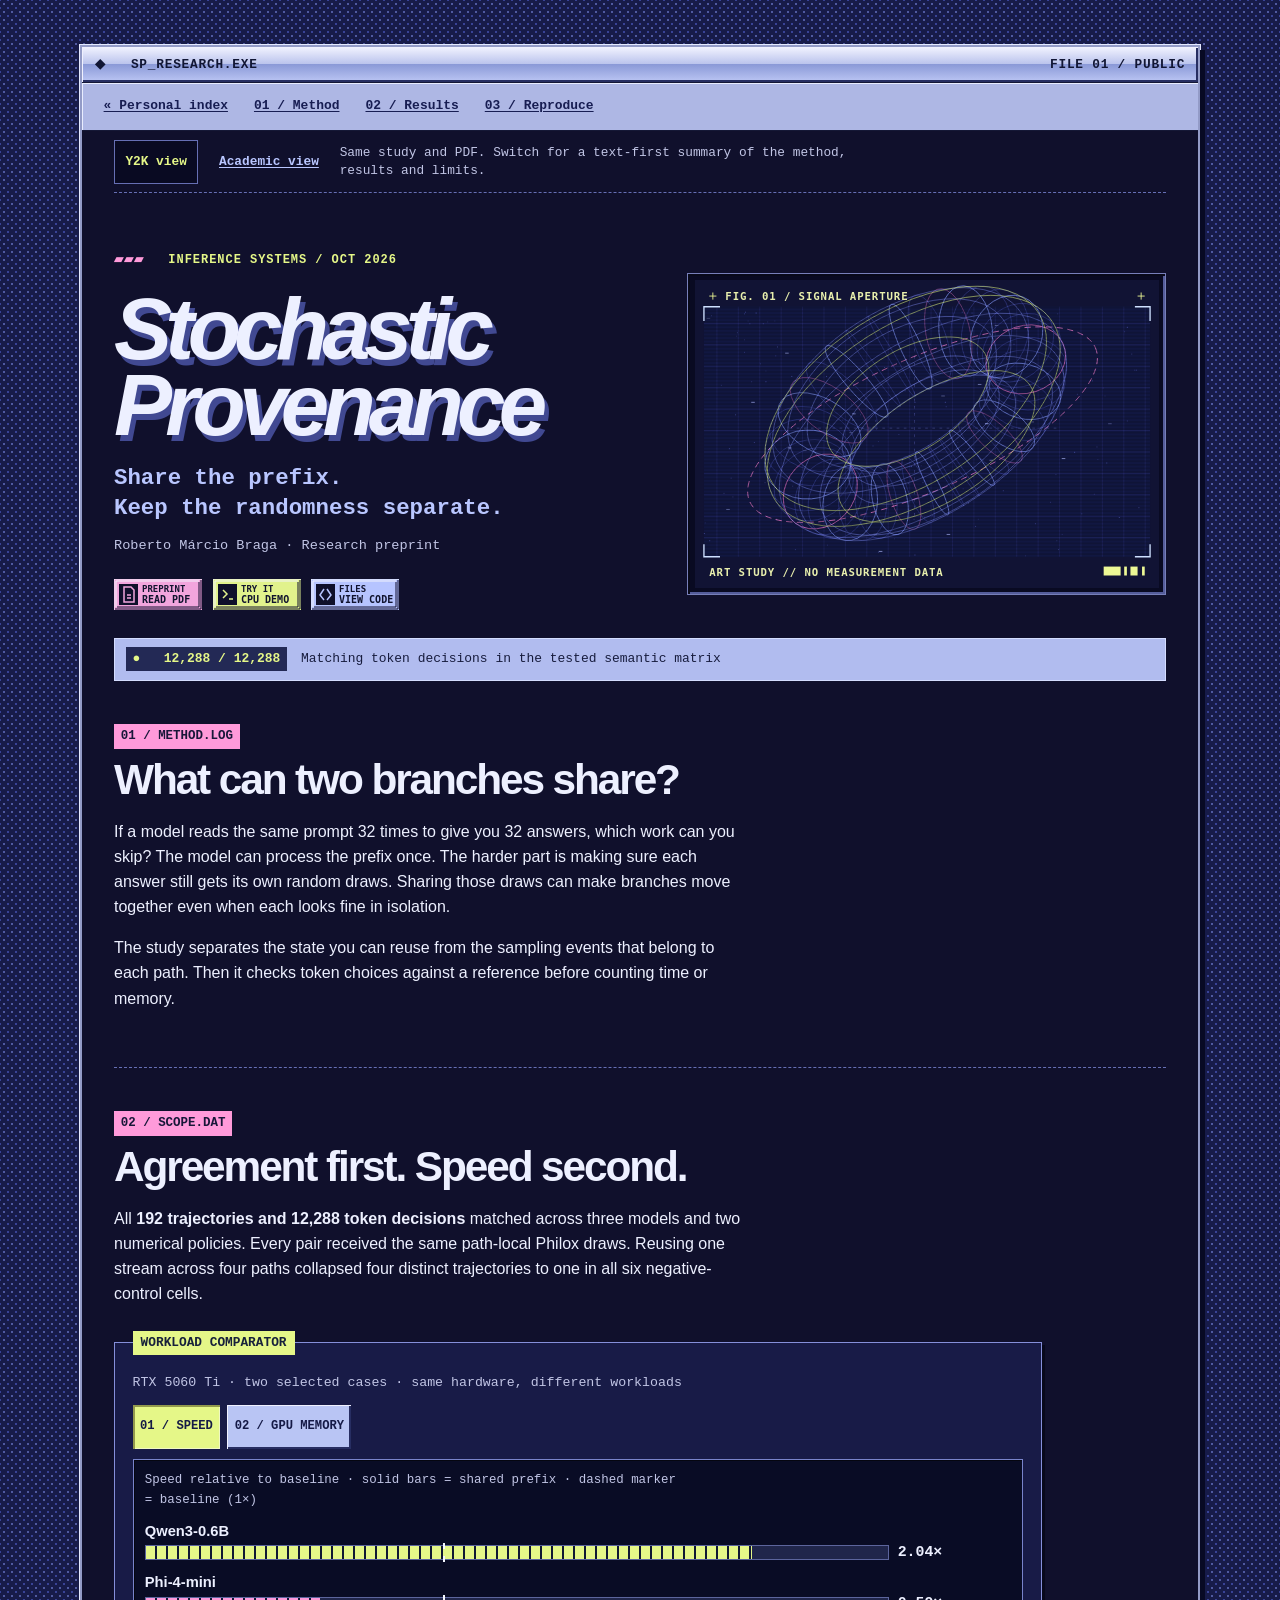
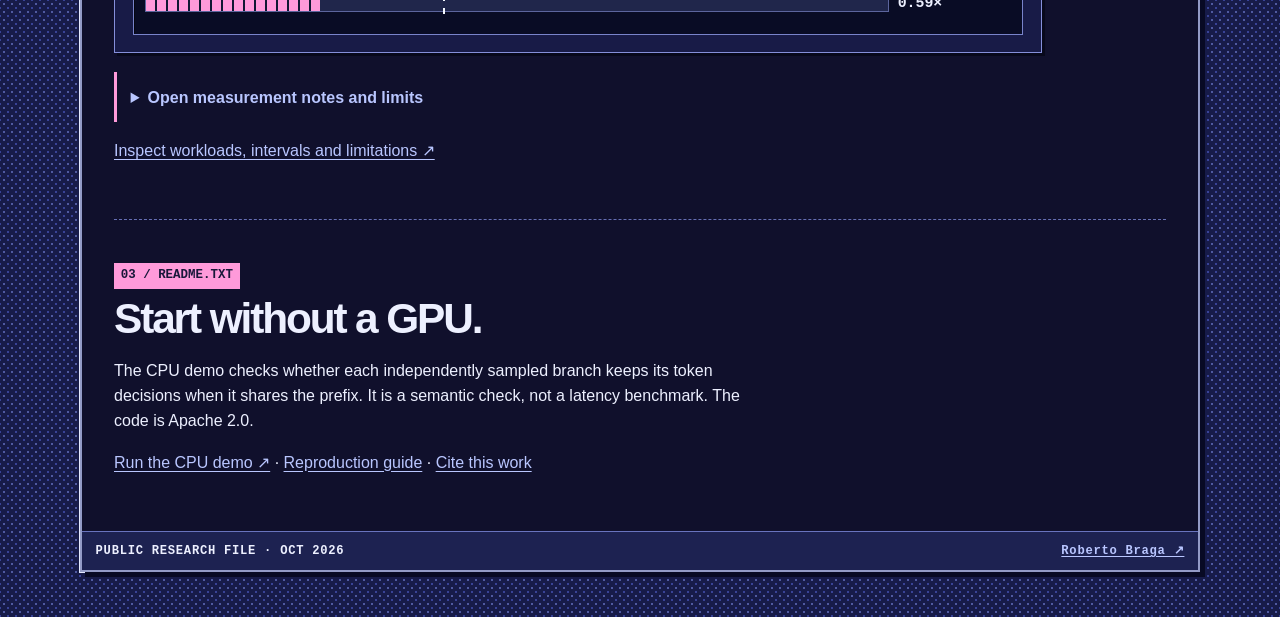
==== commit 066175b9: "Add a text-first academic reading view" ====
--- a/index.html
+++ b/index.html
@@ -6,7 +6,7 @@
 <meta name="color-scheme" content="dark">
 <meta name="description" content="Research preprint on preserving stochastic trajectories while sharing language model prefix state, by Roberto Márcio Braga.">
 <title>Stochastic Provenance // Research files</title>
-<link rel="stylesheet" href="style.css?v=signal">
+<link rel="stylesheet" href="style.css?v=views">
 </head>
 <body>
 <a class="skip" href="#content">Skip to research</a>
@@ -19,6 +19,11 @@
 <a href="#reproduce">03 / Reproduce</a>
 </nav>
 <div class="content" id="content">
+<nav class="view-switch" aria-label="Reading view">
+<span aria-current="page">Y2K view</span>
+<a href="academic.html">Academic view</a>
+<p>Same study and PDF. Switch for a text-first summary of the method, results and limits.</p>
+</nav>
 <header class="cover">
 <div class="cover-copy">
 <p class="serial"><span aria-hidden="true">▰▰▰</span> &nbsp; INFERENCE SYSTEMS / OCT 2026</p>
--- a/style.css
+++ b/style.css
@@ -23,3 +23,5 @@
 @media(max-width:51rem){h1{font-size:clamp(2.5rem,7.1vw,4.3rem)}}
 @media(max-width:42rem){.cover{grid-template-columns:minmax(0,1fr);gap:1.2rem}.viewport{max-width:34rem}.serial{margin-bottom:.9rem}}
 @media(max-width:25rem){body{padding-inline:.5rem}.content{padding-inline:.7rem}.topfile{display:none}.toolbar a{padding:.45rem .4rem}.badges{gap:.45rem}.badges img{width:79px;height:auto}.status{flex-wrap:wrap}.screen dd{grid-template-columns:minmax(0,1fr) 6.2rem;font-size:.85rem}}
+
+.view-switch{display:flex;align-items:center;flex-wrap:wrap;gap:.35rem .65rem;padding:.55rem 0;border-bottom:1px dashed var(--edge);font:700 .8rem/1.4 var(--mono)}.view-switch a,.view-switch span{display:inline-flex;align-items:center;min-height:44px;padding:.35rem .65rem}.view-switch span{color:var(--hi);background:var(--well);border:1px solid var(--edge)}.view-switch p{flex:1 1 17rem;margin:0;color:var(--muted);font-weight:400}
